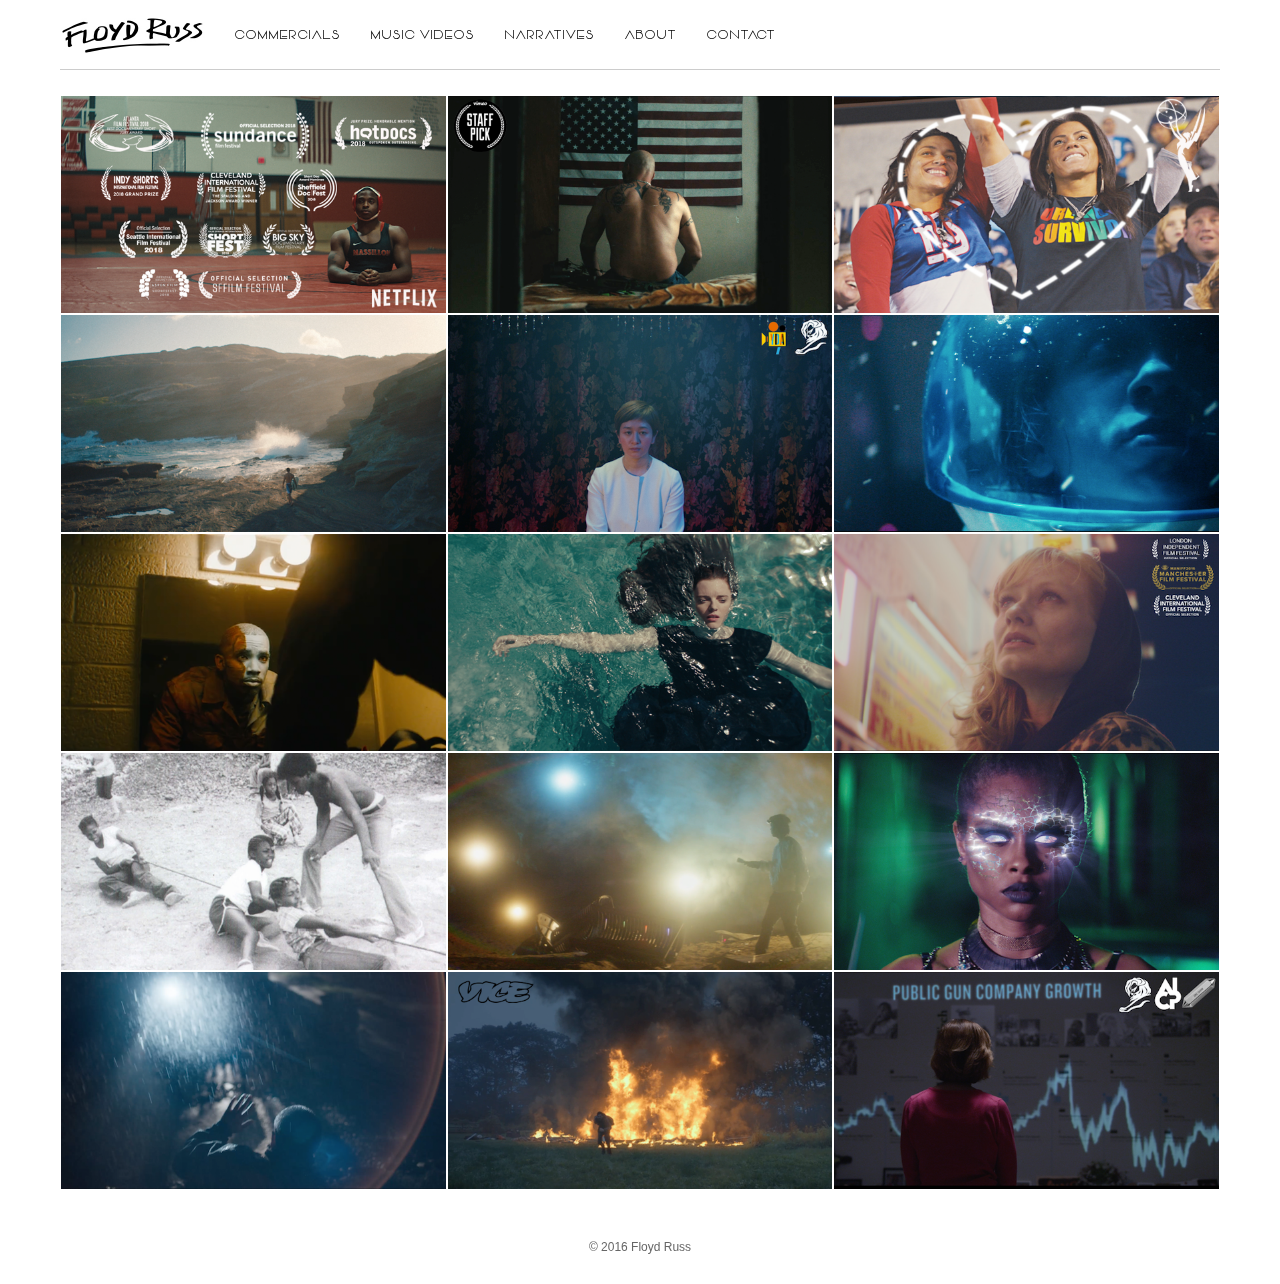
==== index.html @ 789799ca "Update index.html" ====
<!DOCTYPE HTML>
<html xmlns="http://www.w3.org/1999/xhtml">
	<head>
		<title>Floyd Russ</title>
		<meta charset="utf-8" />
		<meta name="viewport" content="width=device-width, initial-scale=1" />
		<link rel="stylesheet" href="assets/css/main.css" />

		<link rel="icon" type="image/png" href="assets/images/favicons/favicon-16x16.ico" sizes="16x16">

		<meta name="msapplication-TileColor" content="#da532c">
		<meta name="msapplication-TileImage" content="images/favicons/mstile-144x144.png">
		<meta name="theme-color" content="#ffffff">

		<!-- Meta tags -->
		<meta name="description" content="Floyd Russ is a commercial, music video and film director based in New York city." />
		<meta itemprop="name" content="Floyd Russ - Director"/>
		<meta itemprop="description" content="Floyd Russ is a commercial, music video and film director based in New York city."/>
		<meta itemprop="image" content="http://www.floydruss.com/assets/images/site-snapshot.png"/>

		<meta property="og:title" content="Floyd Russ - Director" />
		<meta property="og:type" content="article" />
		<meta property="og:url" content="http://www.floydruss.com/" />
		<meta property="og:image" content="http://www.floydruss.com/assets/images/site-snapshot.png" />
		<meta property="og:description" content="Floyd Russ is a commercial, music video and film director based in New York city." />

		<meta name="twitter:card" content="summary" />
		<meta name="twitter:site" content="@twitter" />
		<meta name="twitter:title" content="Floyd Russ - Director" />
		<meta name="twitter:description" content="Floyd Russ is a commercial, music video and film director based in New York city." />
		<meta name="twitter:image" content="http://www.floydruss.com/assets/images/site-snapshot.png" />
		<!-- Meta tags -->
	</head>
	<body>
		<aside id='modal' class="modal hide">
			<div id='modal__overlay' class="modal__overlay"></div>
			<div id='modal__video-container-outer' class="modal__video-container-outer">
				<div id='modal__video-container-inner' class="modal__video-container-inner"></div>
			</div>
		</aside>
		<div class="content">
			<nav class="top-nav">
				<a href="index.html">
					<img class= "site-logo" src="assets/images/floydrusslogo.jpg" alt="" />
				</a>

				<div class="nav-buttons__outer">
					<div class="nav-buttons__inner clearfix">
						<button class="nav-button video-filter filter-button--commercials">
							Commercials
						</button>

						<button class="nav-button video-filter filter-button--music-videos">
							Music Videos
						</button>

						<button class="nav-button video-filter filter-button--narratives">
							Narratives
						</button>

						<a class="nav-button" href="about.html">About</a>

						<a class="nav-button" href="contact.html">Contact</a>
					</div>
				</div>
			</nav>

			<ul class="videos clearfix">
			<li class="video-thumbnail" data-url="https://player.vimeo.com/video/283972652?title=0&byline=0&portrait=0">
					<div class="video-thumbnail__outer">
						<div class="video-thumbnail__inner narrative">
							<div class="video-thumbnail__title">
								<p class="video-thumbnail__title__copy">ZION</p>

								<hr class="video-thumbnail__title__line">

								<p class="video-thumbnail__title__copy"></p>
							</div>

							<img class="video-thumbnail__image" src="assets/images/projects/Website-thumbnails-workind-doc.png" alt="" />
						</div>
					</div>
				</li>
				
				<ul class="videos clearfix">
			<li class="video-thumbnail" data-url="https://player.vimeo.com/video/267180008?title=0&byline=0&portrait=0">
					<div class="video-thumbnail__outer">
						<div class="video-thumbnail__inner narrative">
							<div class="video-thumbnail__title">
								<p class="video-thumbnail__title__copy">The Reasons</p>

								<hr class="video-thumbnail__title__line">

								<p class="video-thumbnail__title__copy"></p>
							</div>

							<img class="video-thumbnail__image" src="assets/images/projects/Tff.png" alt="" />
						</div>
					</div>
				</li>

			<li class="video-thumbnail" data-url="https://player.vimeo.com/video/205455434?title=0&byline=0&portrait=0">
					<div class="video-thumbnail__outer">
						<div class="video-thumbnail__inner commercial">
							<div class="video-thumbnail__title">
								<p class="video-thumbnail__title__copy">Love Has No Labels</p>

								<hr class="video-thumbnail__title__line">

								<p class="video-thumbnail__title__copy">Fans of Love</p>
							</div>

							<img class="video-thumbnail__image" src="assets/images/projects/Love Has No Labels_2.png" alt="" />
						</div>
					</div>
				</li>

				<li class="video-thumbnail" data-url="https://player.vimeo.com/video/242961048?title=0&byline=0&portrait=0">
					<div class="video-thumbnail__outer">
						<div class="video-thumbnail__inner commercial">
							<div class="video-thumbnail__title">
								<p class="video-thumbnail__title__copy">Fitbit</p>

								<hr class="video-thumbnail__title__line">

								<p class="video-thumbnail__title__copy">Kaiwiola</p>
							</div>

							<img class="video-thumbnail__image" src="assets/images/projects/Hawaii_2.png" alt="" />
						</div>
					</div>
				</li>

				<li class="video-thumbnail" data-url="https://player.vimeo.com/video/163566422?title=0&byline=0&portrait=0">
					<div class="video-thumbnail__outer">
						<div class="video-thumbnail__inner commercial">
							<div class="video-thumbnail__title">
								<p class="video-thumbnail__title__copy">SK-II</p>

								<hr class="video-thumbnail__title__line">

								<p class="video-thumbnail__title__copy">Marriage Market</p>
							</div>

							<img class="video-thumbnail__image" src="assets/images/projects/SK2.png" alt="" />
						</div>
					</div>
				</li>

				<li class="video-thumbnail" data-url="https://player.vimeo.com/video/239680576?title=0&byline=0&portrait=0">
					<div class="video-thumbnail__outer">
						<div class="video-thumbnail__inner commercial">
							<div class="video-thumbnail__title">
								<p class="video-thumbnail__title__copy">Boys and Girls Club of America</p>

								<hr class="video-thumbnail__title__line">

								<p class="video-thumbnail__title__copy">What It's About</p>
							</div>

							<img class="video-thumbnail__image" src="assets/images/projects/Bgca2.png" alt="" />
						</div>
					</div>
				</li>

				<li class="video-thumbnail" data-url="https://player.vimeo.com/video/142694567?title=0&byline=0&portrait=0">
					<div class="video-thumbnail__outer">
						<div class="video-thumbnail__inner commercial">
							<div class="video-thumbnail__title">
								<p class="video-thumbnail__title__copy">National Parks Foundation</p>

								<hr class="video-thumbnail__title__line">

								<p class="video-thumbnail__title__copy">You are the Parks</p>
							</div>

							<img class="video-thumbnail__image" src="assets/images/projects/NPF.png" alt="" />
						</div>
					</div>
				</li>

				<li class="video-thumbnail" data-url="https://player.vimeo.com/video/207800558?title=0&byline=0&portrait=0">
					<div class="video-thumbnail__outer">
						<div class="video-thumbnail__inner music-video">
							<div class="video-thumbnail__title">
								<p class="video-thumbnail__title__copy">WDL</p>

								<hr class="video-thumbnail__title__line">

								<p class="video-thumbnail__title__copy">Cashmere</p>
							</div>

							<img class="video-thumbnail__image" src="assets/images/projects/cashmere.png" alt="" />
						</div>
					</div>
				</li>

				<li class="video-thumbnail" data-url="https://player.vimeo.com/video/143696718?title=0&byline=0&portrait=0">
					<div class="video-thumbnail__outer">
						<div class="video-thumbnail__inner music-video">
							<div class="video-thumbnail__title">
								<p class="video-thumbnail__title__copy">Scott McFarnon</p>

								<hr class="video-thumbnail__title__line">

								<p class="video-thumbnail__title__copy">Crazy Heart</p>
							</div>

							<img class="video-thumbnail__image" src="assets/images/projects/Crazy-Heart.png" alt="" />
						</div>
					</div>
				</li>

				<li class="video-thumbnail" data-url="https://player.vimeo.com/video/238518765?title=0&byline=0&portrait=0">
					<div class="video-thumbnail__outer">
						<div class="video-thumbnail__inner commercial">
							<div class="video-thumbnail__title">
								<p class="video-thumbnail__title__copy">Boys and Girls Club of America</p>

								<hr class="video-thumbnail__title__line">

								<p class="video-thumbnail__title__copy">A Promise</p>
							</div>

							<img class="video-thumbnail__image" src="assets/images/projects/Bgca1bw.png" alt="" />
						</div>
					</div>
				</li>

				<li class="video-thumbnail" data-url="https://player.vimeo.com/video/168357490?title=0&byline=0&portrait=0">
					<div class="video-thumbnail__outer">
						<div class="video-thumbnail__inner commercial">
							<div class="video-thumbnail__title">
								<p class="video-thumbnail__title__copy">Gillette</p>

								<hr class="video-thumbnail__title__line">

								<p class="video-thumbnail__title__copy">Rabbit Hole</p>
							</div>

							<img class="video-thumbnail__image" src="assets/images/projects/Gillette.png" alt="" />
						</div>
					</div>
				</li>

				<li class="video-thumbnail" data-url="https://player.vimeo.com/video/174677545?title=0&byline=0&portrait=0">
					<div class="video-thumbnail__outer">
						<div class="video-thumbnail__inner music-video">
							<div class="video-thumbnail__title">
								<p class="video-thumbnail__title__copy">Lil Silva</p>

								<hr class="video-thumbnail__title__line">

								<p class="video-thumbnail__title__copy">Caught Up</p>
							</div>

							<img class="video-thumbnail__image" src="assets/images/projects/Lil_Silva.png" alt="" />
						</div>
					</div>
				</li>

				<li class="video-thumbnail" data-url="https://player.vimeo.com/video/73039921?title=0&byline=0&portrait=0">
					<div class="video-thumbnail__outer">
						<div class="video-thumbnail__inner commercial">
							<div class="video-thumbnail__title">
								<p class="video-thumbnail__title__copy">CSGV</p>

								<hr class="video-thumbnail__title__line">

								<p class="video-thumbnail__title__copy">Stand Up to Stand Your Ground</p>
							</div>

							<img class="video-thumbnail__image" src="assets/images/projects/SYG.png" alt="" />
						</div>
					</div>
				</li>

				<li class="video-thumbnail" data-url="https://player.vimeo.com/video/97365165?title=0&byline=0&portrait=0">
					<div class="video-thumbnail__outer">
						<div class="video-thumbnail__inner narrative">
							<div class="video-thumbnail__title">
								<p class="video-thumbnail__title__copy">A Piece of the Bottom</p>
							</div>

							<img class="video-thumbnail__image" src="assets/images/projects/APOTB.png" alt="" />
						</div>
					</div>
				</li>

				<li class="video-thumbnail" data-url="https://player.vimeo.com/video/97151327?title=0&byline=0&portrait=0">
					<div class="video-thumbnail__outer">
						<div class="video-thumbnail__inner commercial">
							<div class="video-thumbnail__title">
								<p class="video-thumbnail__title__copy">Unload Your 401k</p>

								<hr class="video-thumbnail__title__line">

								<p class="video-thumbnail__title__copy"></p>
							</div>

							<img class="video-thumbnail__image" src="assets/images/projects/Unload.png" alt="" />
						</div>
					</div>
				</li>
			</ul>

			<footer class="footer">© 2016 Floyd Russ</footer>
		</div>

		<!-- Scripts -->
			<script src="assets/js/jquery.min.js"></script>
			<script src="assets/js/skel.min.js"></script>
			<script src="assets/js/main.js"></script>
			<script src="assets/js/bindings.js"></script>
	</body>
</html>
---- assets/css/main.css ----
@import url("font-awesome.min.css");
@import url("animations.css");

@font-face {
  font-family: 'Vonique';
  src: url('../fonts/vonique-64.ttf') format('truetype');
}
@font-face {
  font-family: 'Monterey';
  src: url('../fonts/Monterey.ttf') format('truetype');
}

html,
body,
div,
span,
h1,
h2,
h3,
h4,
h5,
h6,
p,
a,
abbr,
img,
strong,
ol,
ul,
li,
form,
label,
article,
aside,
footer,
header,
nav,
section,
audio,
video,
button {
  background: inherit;
  border: 0;
  color: black;
  display: block;
  font-size: 100%;
  font-family: sans-serif;
  font: inherit;
  list-style: none;
  margin: 0;
  outline: inherit;
  padding: 0;
  text-decoration: none;
  vertical-align: baseline;
}

.clearfix:after {
  content: '';
  clear: both;
  display: block;
}

/*MODAL*/

.modal {
  position: fixed;
  width: 100%;
  z-index: 10;
  transition: opacity 0.8s, height 0s;
  overflow: hidden;
}
.modal.hide {
  opacity: 0;
  height: 0;
  transition: opacity 0.8s, height 0s linear 0.8s;
}
.modal.show {
  opacity: 1;
  height: 100%;
  transition: opacity 0.8s, height 0s;
}

  .modal__overlay {
    background-color: black;
    cursor: pointer;
    height: 100%;
    opacity: 0.9;
    position: absolute;
    left: 0;
    top: 0;
    width: 100%;
  }

  .modal__video-container-outer {
    position: relative;
    top: 50%;
    left: 50%;
    width: 100%;
    max-width: 640px;
    z-index: 2;
    -webkit-transform: translate(-50%, -50%);
    -moz-transform:    translate(-50%, -50%);
    -ms-transform:     translate(-50%, -50%);
    -o-transform:      translate(-50%, -50%);
    transform:         translate(-50%, -50%);
  }

    .modal__video-container-inner {
      position: relative;
      width: 100%;
      padding-top: 56.25%;
    }

      .vimeo-iframe {
        position: absolute;
        height: 100%;
        width: 100%;
        top: 0;
        bottom: 0;
        left: 0;
        right: 0;
      }

/*CONTENT*/

.content {
  padding-left: 60px;
  padding-right: 60px;
  max-width: 1400px;
  margin-left: auto;
  margin-right: auto;
  font-family: sans-serif;
}
@media (max-width: 1000px) {
  .content {
    padding-left: 20px;
    padding-right: 20px;
  }
}
@media (max-width: 700px) {
  .content {
    padding-left: 5px;
    padding-right: 5px;
  }
}


  .top-nav {
    height: 70px;
    padding-left: 160px;
    position: relative;
    border-bottom: 1px solid #ccc;
    margin-bottom: 25px;
  }
  @media (max-width: 700px) {
    .top-nav {
      padding: 0;
      height: auto;
    }
  }

    .site-logo {
      height: 50px;
      position: absolute;
      left: 0;
      top: 50%;
      -webkit-transform: translateY(-50%);
      -moz-transform:    translateY(-50%);
      -ms-transform:     translateY(-50%);
      -o-transform:      translateY(-50%);
      transform:         translateY(-50%);
    }
    @media (max-width: 700px) {
      .site-logo {
        display: block;
        width: 145px;
        left: 0;
        margin-left: auto;
        margin-right: auto;
        position: static;
        margin-bottom: 15px;
        margin-top: 10px;
        -webkit-transform: none;
        -moz-transform:    none;
        -ms-transform:     none;
        -o-transform:      none;
        transform:         none;
      }
    }

    .nav-buttons__outer {
      position: relative;
      height: 100%;
    }
    @media (max-width: 700px) {
      .nav-buttons__outer {
        margin-left: auto;
        margin-right: auto;
        width: 165px;
      }
    }

      .nav-buttons__inner {
        position: relative;
        top: 50%;
        -webkit-transform: translateY(-50%);
        -moz-transform:    translateY(-50%);
        -ms-transform:     translateY(-50%);
        -o-transform:      translateY(-50%);
        transform:         translateY(-50%);
      }
      @media (max-width: 700px) {
        .nav-buttons__inner {
          top: 0;
          -webkit-transform: none;
          -moz-transform:    none;
          -ms-transform:     none;
          -o-transform:      none;
          transform:         none;
        }
      }

        .nav-button {
          cursor: pointer;
          float: left;
          font-family: Vonique;
          font-size: 13px;
          letter-spacing: 1px;
          padding-left: 15px;
          padding-right: 15px;
          text-align: center;
          text-transform: uppercase;
          transition: all 0.5s;

        }
        @media (max-width: 700px) {
          .nav-button{
            padding-bottom: 10px;
            padding-left: 10px;
            padding-right: 10px;
            -webkit-transform: none;
            -moz-transform:    none;
            -ms-transform:     none;
            -o-transform:      none;
            transform:         none;
          }
        }

        .nav-button:hover {
          color: #7d7d7d;
        }

        @media (max-width: 700px) {
          .video-filter {
            display: none;
          }
        }

  .videos {
  }

    .video-thumbnail {
      box-sizing: border-box;
      cursor: pointer;
      float: left;
      overflow: hidden;
      padding-left: 1px;
      padding-top: 1px;
      padding-bottom: 1px;
      padding-right: 1px;
      width: 33.33%;
    }
    @media (max-width: 1000px) {
      .video-thumbnail {
        width: 50%;
      }
    }
    @media (max-width: 700px) {
      .video-thumbnail {
        padding-bottom: 80px;
        padding-left: 5px;
        padding-right: 5px;
      }
    }

    .video-thumbnail__outer {
      overflow: hidden;
    }
    @media (max-width: 700px) {
      .video-thumbnail__outer {
        overflow: visible;
      }
    }

      .video-thumbnail__inner {
        transition: all 0.5s;
        position: relative;
      }

      .video-thumbnail__inner:hover {
        -webkit-transform: scale(1.1);
        -moz-transform:    scale(1.1);
        -ms-transform:     scale(1.1);
        -o-transform:      scale(1.1);
        transform:         scale(1.1);
      }
      @media (max-width: 700px) {
        .video-thumbnail__inner:hover {
          -webkit-transform: none;
          -moz-transform:    none;
          -ms-transform:     none;
          -o-transform:      none;
          transform:         none;
        }
      }

      .video-thumbnail__inner::before {
        height: 100%;
        opacity: 0;
        position: absolute;
        transition: all 0.5s;
        width: 100%;
        content: '';
        display: block;
      }

      .video-thumbnail__title {
        color: black;
        font-size: 12px;
        left: 50%;
        line-height: 14px;
        opacity: 0;
        position: absolute;
        text-align: center;
        text-transform: uppercase;
        top: 50%;
        transition: all 0.5s;
        width: 80%;
        -webkit-transform: translate(-50%, -50%);
        -moz-transform:    translate(-50%, -50%);
        -ms-transform:     translate(-50%, -50%);
        -o-transform:      translate(-50%, -50%);
        transform:         translate(-50%, -50%);
      }
      @media (max-width: 700px) {
        .video-thumbnail__title {
          display: inline-block;
          font-size: 10px;
          opacity: 1;
          bottom: 0;
          width: 100%;
          -webkit-transform: translate(-50%, 115%);
          -moz-transform:    translate(-50%, 115%);
          -ms-transform:     translate(-50%, 115%);
          -o-transform:      translate(-50%, 115%);
          transform:         translate(-50%, 115%);
        }
      }

        .video-thumbnail__title__copy {
          color: black;
          display: block;
          font-family: Monterey, sans-serif;
          font-size: 14px;
          letter-spacing: 0.7px;
        }
          @media (max-width: 700px) {
            .video-thumbnail__title__copy {
              color: black;
              font-size: 12px;
            }
          }

        .video-thumbnail__title__line {
          border-color: black;
          border-bottom: none;
          width: 40px;
        }

      /*Darkens other video thumbnails*/
      .commercials .video-thumbnail__inner:before,
      .music-videos .video-thumbnail__inner:before,
      .narratives .video-thumbnail__inner:before {
        background-color: black;
        opacity: 0.4;
      }

      .video-thumbnail__inner:hover.video-thumbnail__inner::before {
        background-color: white;
        opacity: 0.4;
      }
      @media (max-width: 700px) {
        .video-thumbnail__inner:hover.video-thumbnail__inner::before {
          opacity: 0;
        }
      }

      .commercials .commercial::before,
      .music-videos .music-video::before,
      .narratives .narrative::before {
        background-color: white;
        opacity: 0.3;
      }
      .video-thumbnail__inner:hover .video-thumbnail__title,
      .commercials .commercial .video-thumbnail__title,
      .music-videos .music-video .video-thumbnail__title,
      .narratives .narrative .video-thumbnail__title {
        opacity: 1;
      }

        .video-thumbnail__image {
          width: 100%;
        }

  .footer {
    color: #666;
    font-size: 12px;
    margin-top: 50px;
    margin-bottom: 30px;
    text-align: center;
  }



/*ABOUT*/

.bio {
  margin-top: 50px;
  margin-bottom: 5px;
  max-width: 800px;
  margin-left: auto;
  margin-right: auto;
}
@media (max-width: 700px) {
  .bio {
    margin-top: 10px;
  }
}

  .bio__image {
    float: left;
    width: 43%;
    padding-right: 30px;
  }

  .bio__copy {
    float: left;
    width: 50%;
  }
  @media (max-width: 700px) {
    .bio__image {
      float: none;
      margin-bottom: 10px;
      margin-left: auto;
      margin-right: auto;
      padding-right: 0;
      width: 80%;
    }
    .bio__copy {
      float: none;
      margin-left: auto;
      margin-right: auto;
      width: 90%;
      text-align: justify;
    }
  }

    .bio__copy__paragraph {
      margin-bottom: 20px;
      font-size: 12px;
      line-height: 16px;
    }

.awards {
  text-align: center;
}
@media (max-width: 700px) {
  .awards {
    margin-left: auto;
    margin-right: auto;
    width: 90%;
  }
}

  .awards__title {
    font-size: 16px;
    margin-bottom: 10px;
    text-decoration: underline;
  }

  .award {
    font-size: 12px;
    line-height: 16px;
    margin-bottom: 5px;
  }
  @media (max-width: 700px) {
    .award {
      margin-bottom: 10px;
    }
  }



  /*CONTACT*/

  .contact {
    position: relative;
    margin-left: auto;
    margin-right: auto;
  }

    .contact__image {
      float: left;
      width: 50%;
      padding-right: 50px;
    }

    .contact__info {
      max-width: 300px;
      margin-left: auto;
      margin-right: auto;
      margin-top: 30px;
      text-align: center;
      position: relative;
      min-height: 600px;
    }
    @media (max-width: 700px) {
      .contact__info {
        min-height: 400px;
      }
    }

      .contact__info__tool-of-na {
      }

        .contact__info__tool-of-na__title,
        .contact__info__direct__title {
          font-size: 14px;
          margin-bottom: 5px;
          text-transform: uppercase;
        }

        .contact__info__tool-of-na__logo {
          margin-bottom: 10px;
          width: 100px;
          margin-left: auto;
          margin-right: auto;
        }

        .contact__info__tool-of-na__email,
        .contact__info__direct__email {
          font-size: 13px;
          line-height: 16px;
          color: #666;
        }

        .contact__info__tool-of-na__phone {
          font-size: 13px;
          line-height: 16px;
        }

      .contact__info__divider {
        margin-top: 30px;
        margin-bottom: 30px;
      }
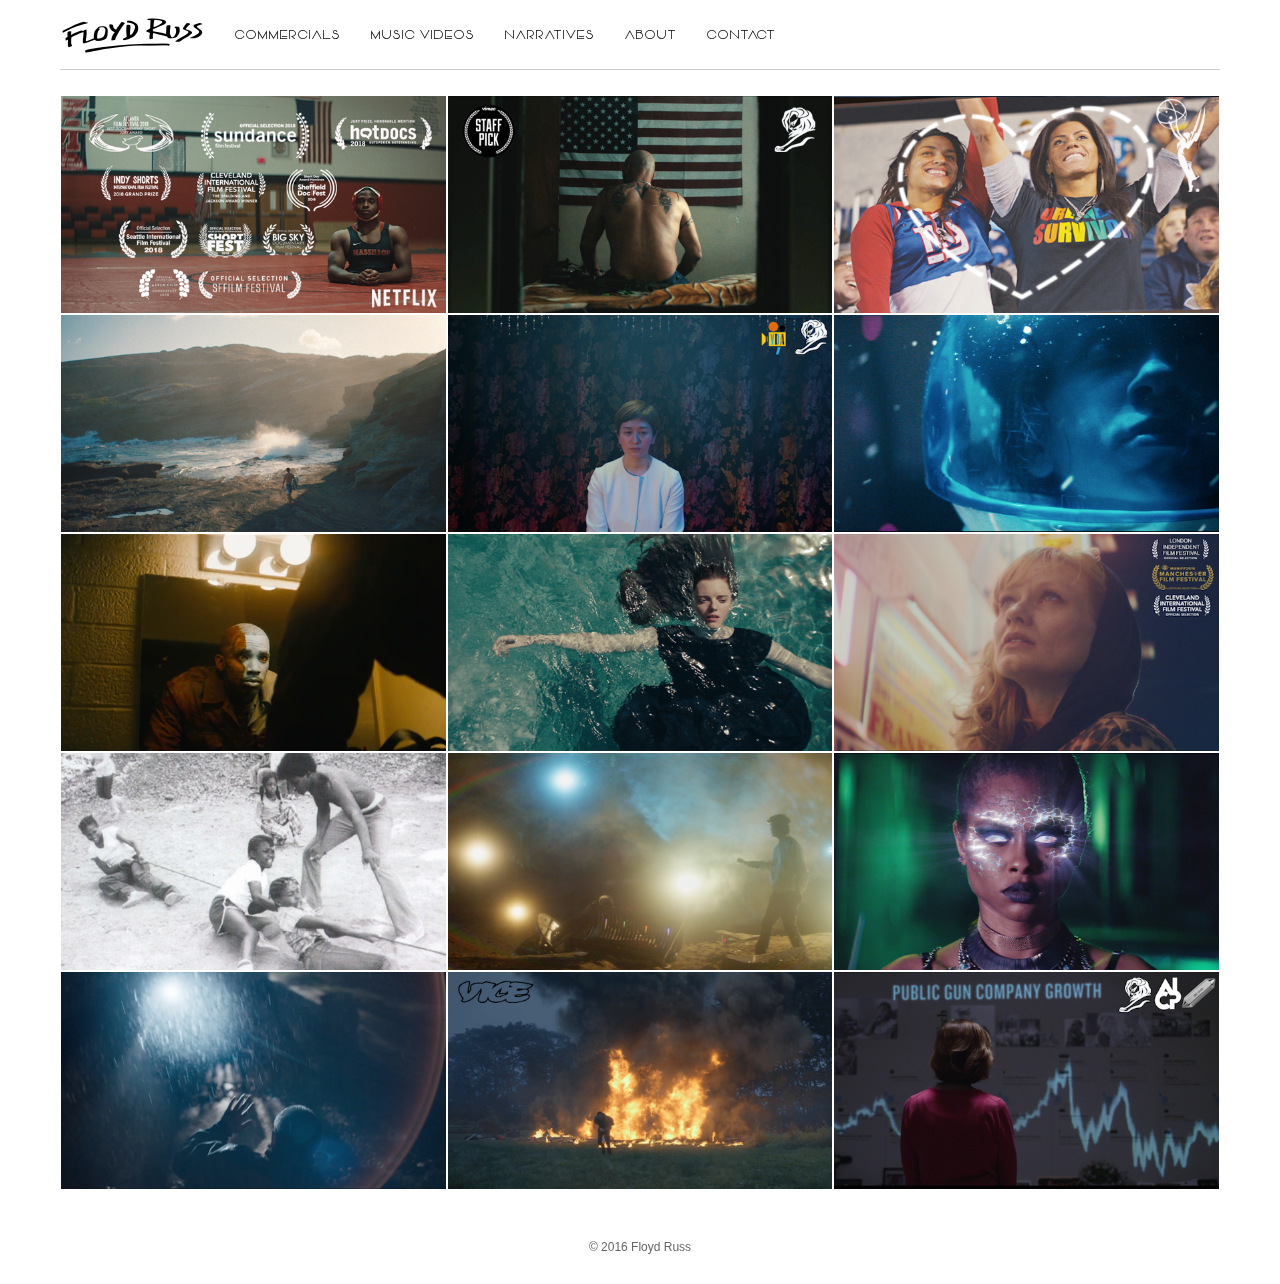
==== commit 1c124848: "Update index.html" ====
--- a/index.html
+++ b/index.html
@@ -94,7 +94,7 @@
 								<p class="video-thumbnail__title__copy"></p>
 							</div>
 
-							<img class="video-thumbnail__image" src="assets/images/projects/Tff.png" alt="" />
+							<img class="video-thumbnail__image" src="assets/images/projects/Tff_2.png" alt="" />
 						</div>
 					</div>
 				</li>
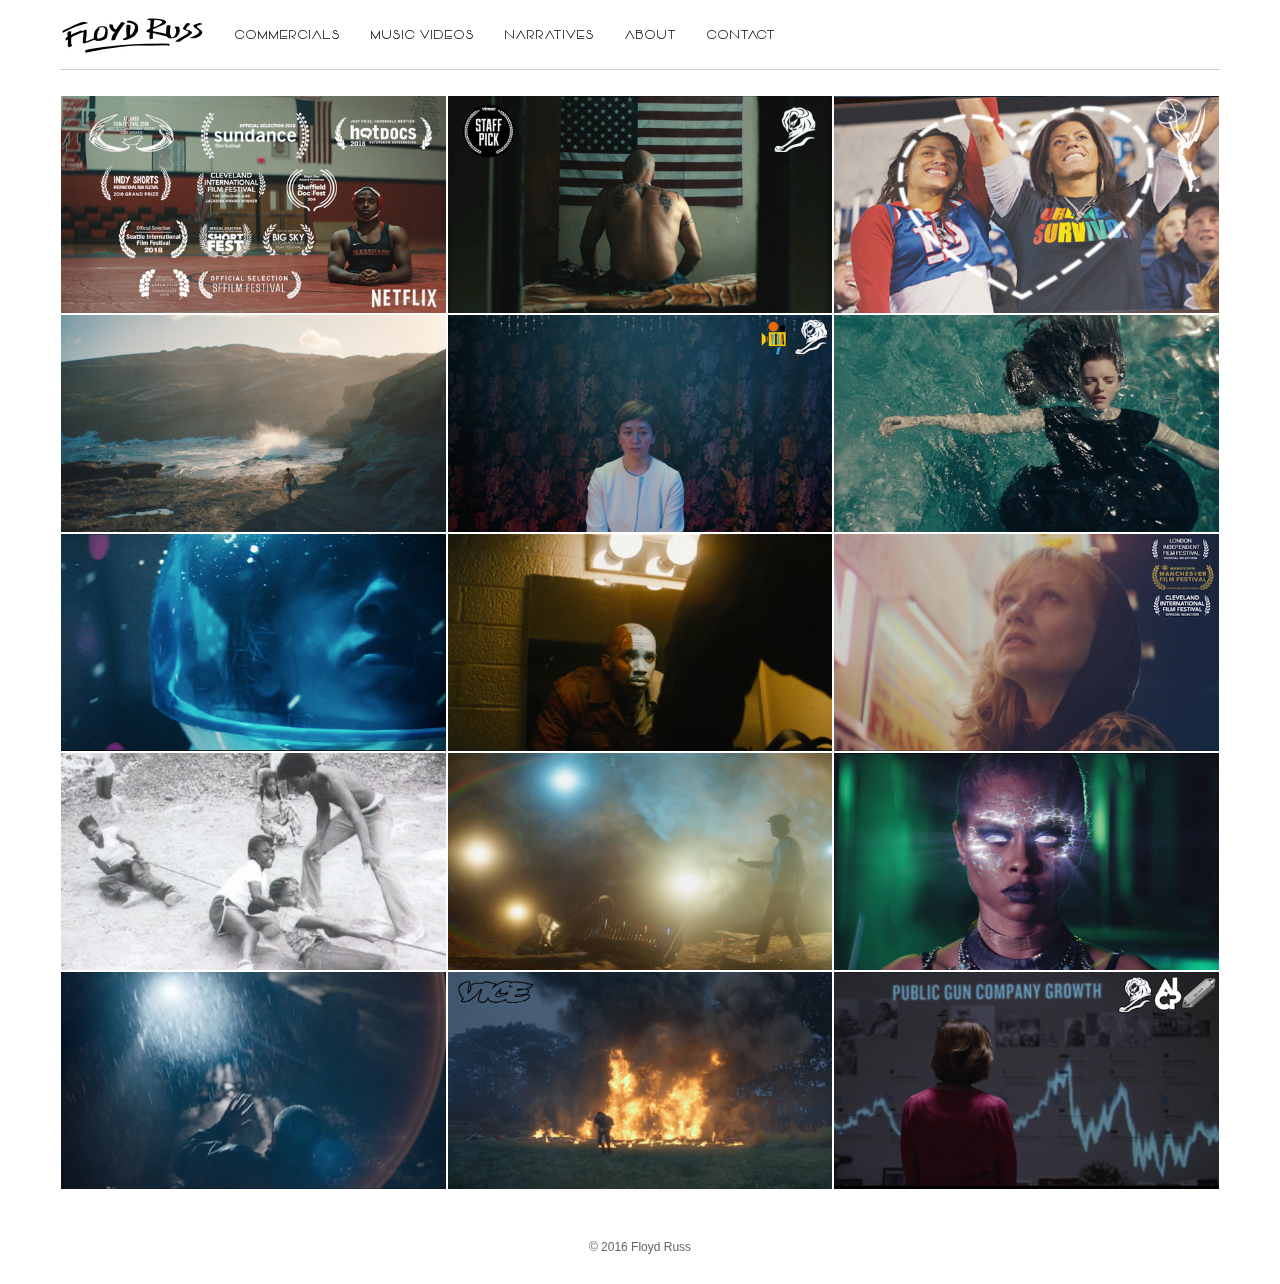
==== commit e0f5ce57: "Update index.html" ====
--- a/index.html
+++ b/index.html
@@ -146,6 +146,22 @@
 						</div>
 					</div>
 				</li>
+				
+				<li class="video-thumbnail" data-url="https://player.vimeo.com/video/207800558?title=0&byline=0&portrait=0">
+					<div class="video-thumbnail__outer">
+						<div class="video-thumbnail__inner music-video">
+							<div class="video-thumbnail__title">
+								<p class="video-thumbnail__title__copy">WDL</p>
+
+								<hr class="video-thumbnail__title__line">
+
+								<p class="video-thumbnail__title__copy">Cashmere</p>
+							</div>
+
+							<img class="video-thumbnail__image" src="assets/images/projects/cashmere.png" alt="" />
+						</div>
+					</div>
+				</li>
 
 				<li class="video-thumbnail" data-url="https://player.vimeo.com/video/239680576?title=0&byline=0&portrait=0">
 					<div class="video-thumbnail__outer">
@@ -175,22 +191,6 @@
 							</div>
 
 							<img class="video-thumbnail__image" src="assets/images/projects/NPF.png" alt="" />
-						</div>
-					</div>
-				</li>
-
-				<li class="video-thumbnail" data-url="https://player.vimeo.com/video/207800558?title=0&byline=0&portrait=0">
-					<div class="video-thumbnail__outer">
-						<div class="video-thumbnail__inner music-video">
-							<div class="video-thumbnail__title">
-								<p class="video-thumbnail__title__copy">WDL</p>
-
-								<hr class="video-thumbnail__title__line">
-
-								<p class="video-thumbnail__title__copy">Cashmere</p>
-							</div>
-
-							<img class="video-thumbnail__image" src="assets/images/projects/cashmere.png" alt="" />
 						</div>
 					</div>
 				</li>
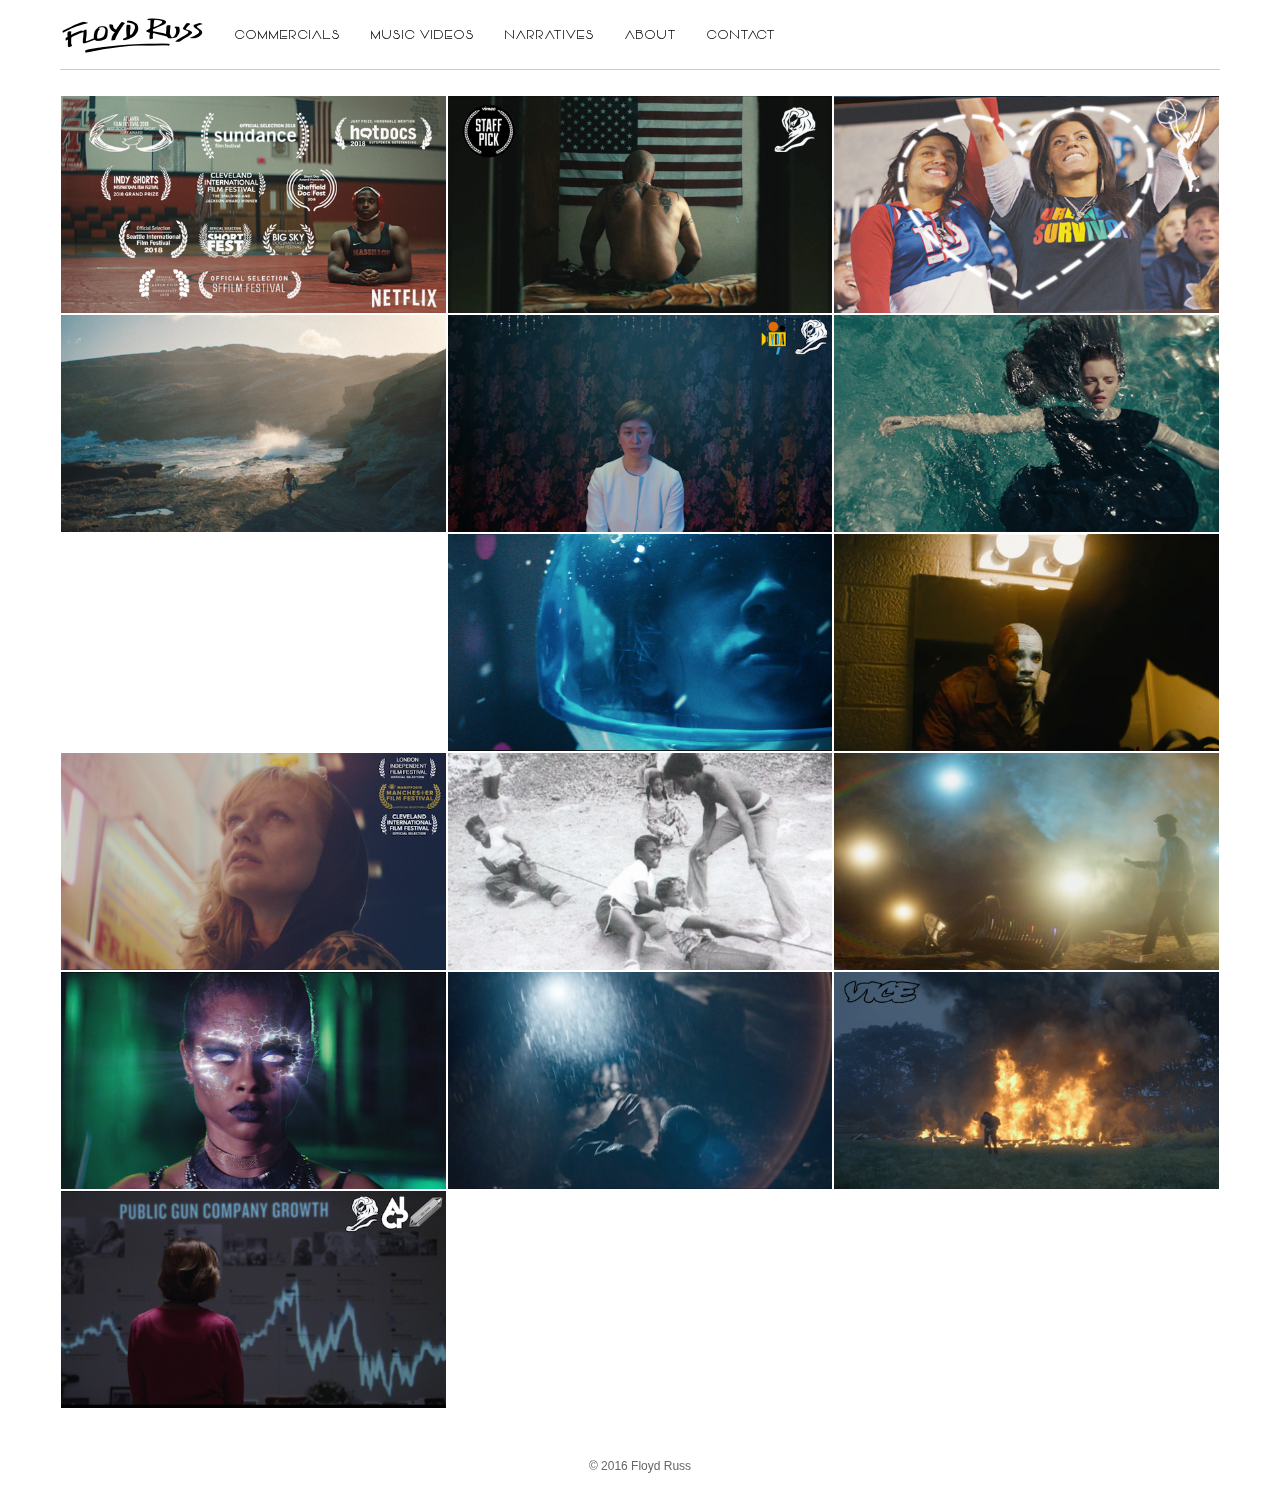
==== commit f7129dc9: "Update index.html" ====
--- a/index.html
+++ b/index.html
@@ -162,6 +162,22 @@
 						</div>
 					</div>
 				</li>
+					
+				<li class="video-thumbnail" data-url="https://player.vimeo.com/video/283507612?title=0&byline=0&portrait=0">
+					<div class="video-thumbnail__outer">
+						<div class="video-thumbnail__inner commercial">
+							<div class="video-thumbnail__title">
+								<p class="video-thumbnail__title__copy">EVA Air</p>
+
+								<hr class="video-thumbnail__title__line">
+
+								<p class="video-thumbnail__title__copy">Creativity is in the Air</p>
+							</div>
+
+							<img class="video-thumbnail__image" src="assets/images/projects/EVA_1.png" alt="" />
+						</div>
+					</div>
+				</li>
 
 				<li class="video-thumbnail" data-url="https://player.vimeo.com/video/239680576?title=0&byline=0&portrait=0">
 					<div class="video-thumbnail__outer">
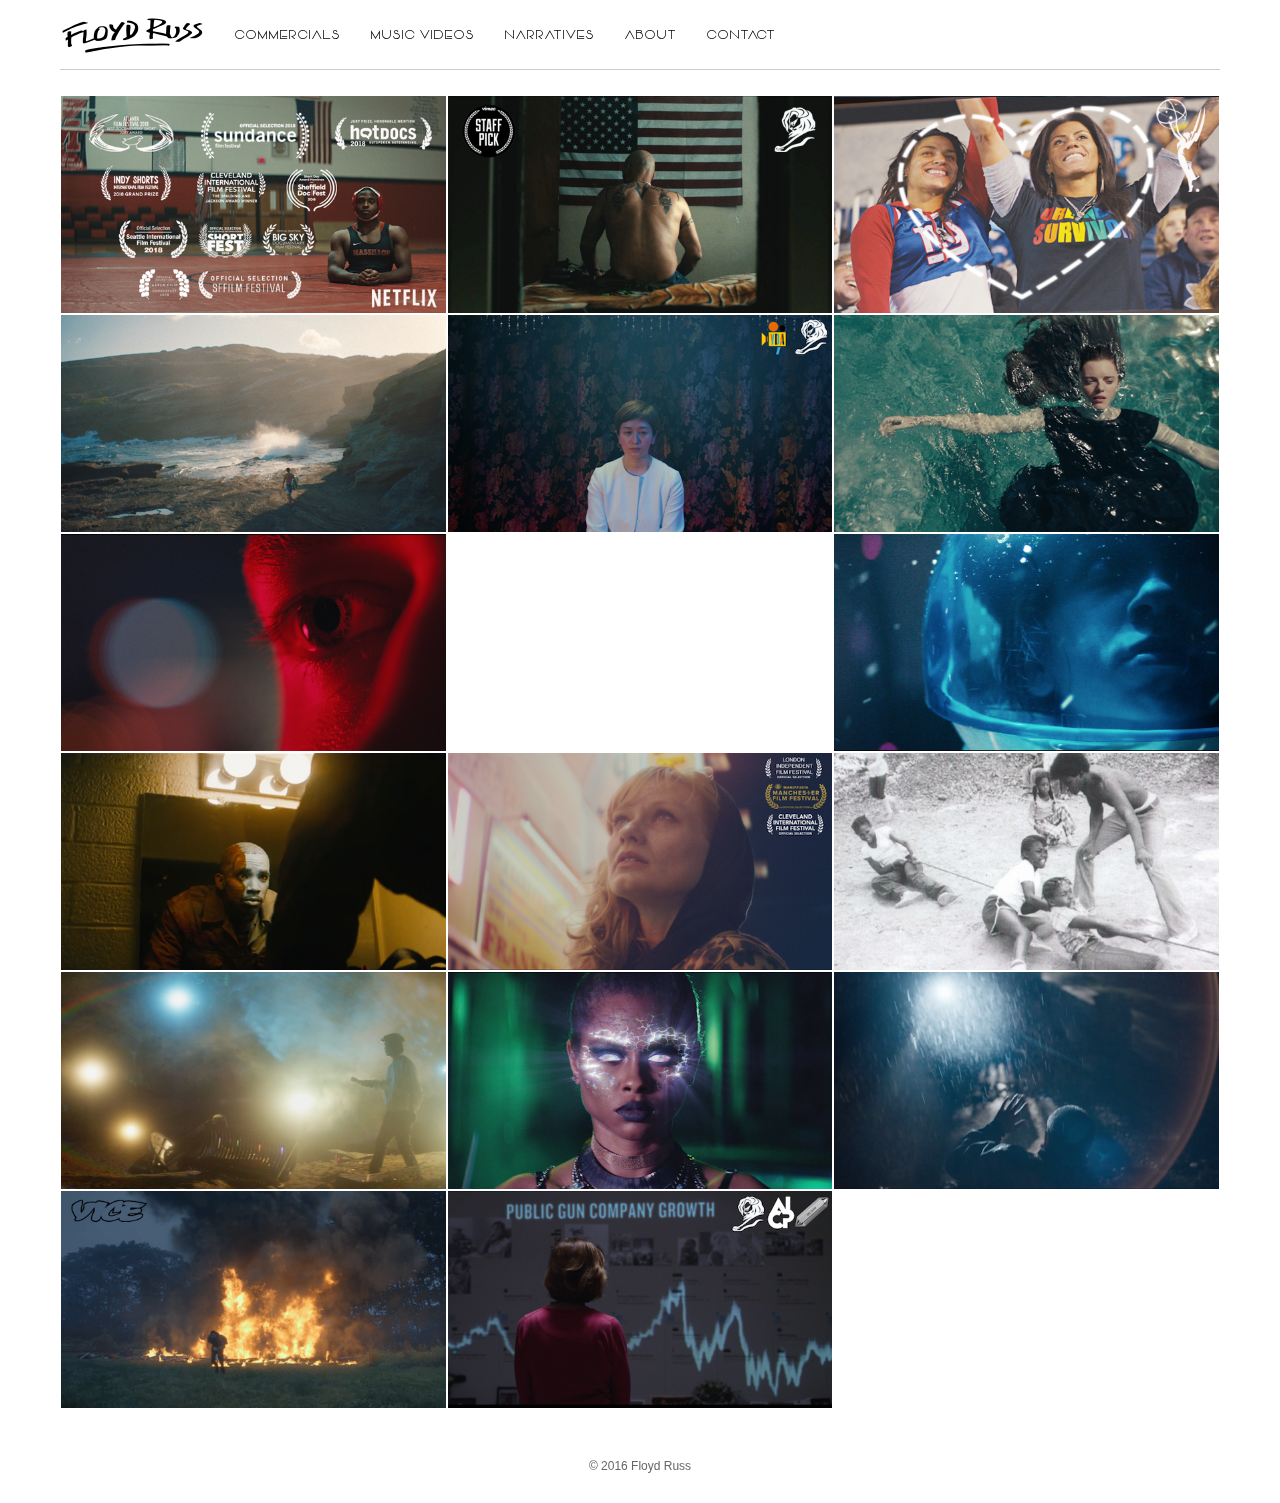
==== commit 70b83866: "Update index.html" ====
--- a/index.html
+++ b/index.html
@@ -178,6 +178,22 @@
 						</div>
 					</div>
 				</li>
+					
+				<li class="video-thumbnail" data-url="https://player.vimeo.com/video/274555485?title=0&byline=0&portrait=0">
+					<div class="video-thumbnail__outer">
+						<div class="video-thumbnail__inner commercial">
+							<div class="video-thumbnail__title">
+								<p class="video-thumbnail__title__copy">Verizona</p>
+
+								<hr class="video-thumbnail__title__line">
+
+								<p class="video-thumbnail__title__copy">Never Far</p>
+							</div>
+
+							<img class="video-thumbnail__image" src="assets/images/projects/Verizon.png" alt="" />
+						</div>
+					</div>
+				</li>
 
 				<li class="video-thumbnail" data-url="https://player.vimeo.com/video/239680576?title=0&byline=0&portrait=0">
 					<div class="video-thumbnail__outer">
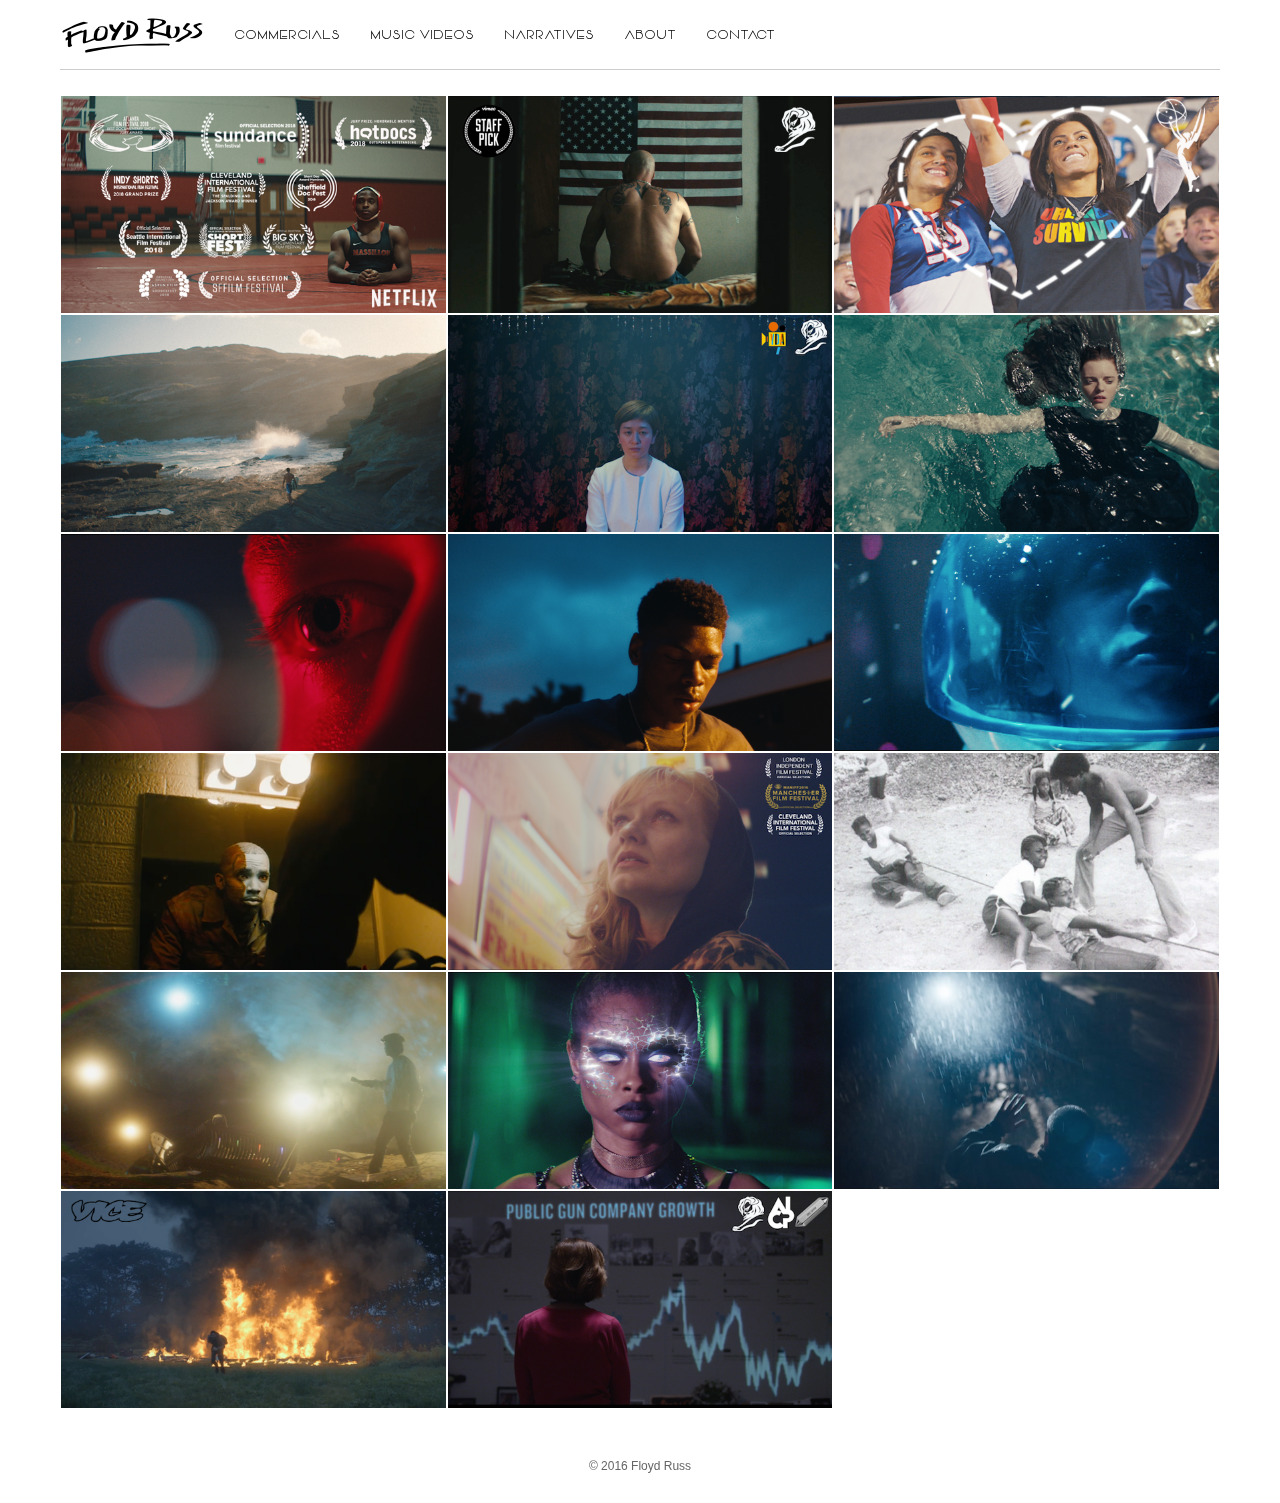
==== commit 3af3932e: "Update index.html" ====
--- a/index.html
+++ b/index.html
@@ -190,7 +190,7 @@
 								<p class="video-thumbnail__title__copy">Never Far</p>
 							</div>
 
-							<img class="video-thumbnail__image" src="assets/images/projects/Verizon.png" alt="" />
+							<img class="video-thumbnail__image" src="assets/images/projects/Verizon_1.png" alt="" />
 						</div>
 					</div>
 				</li>
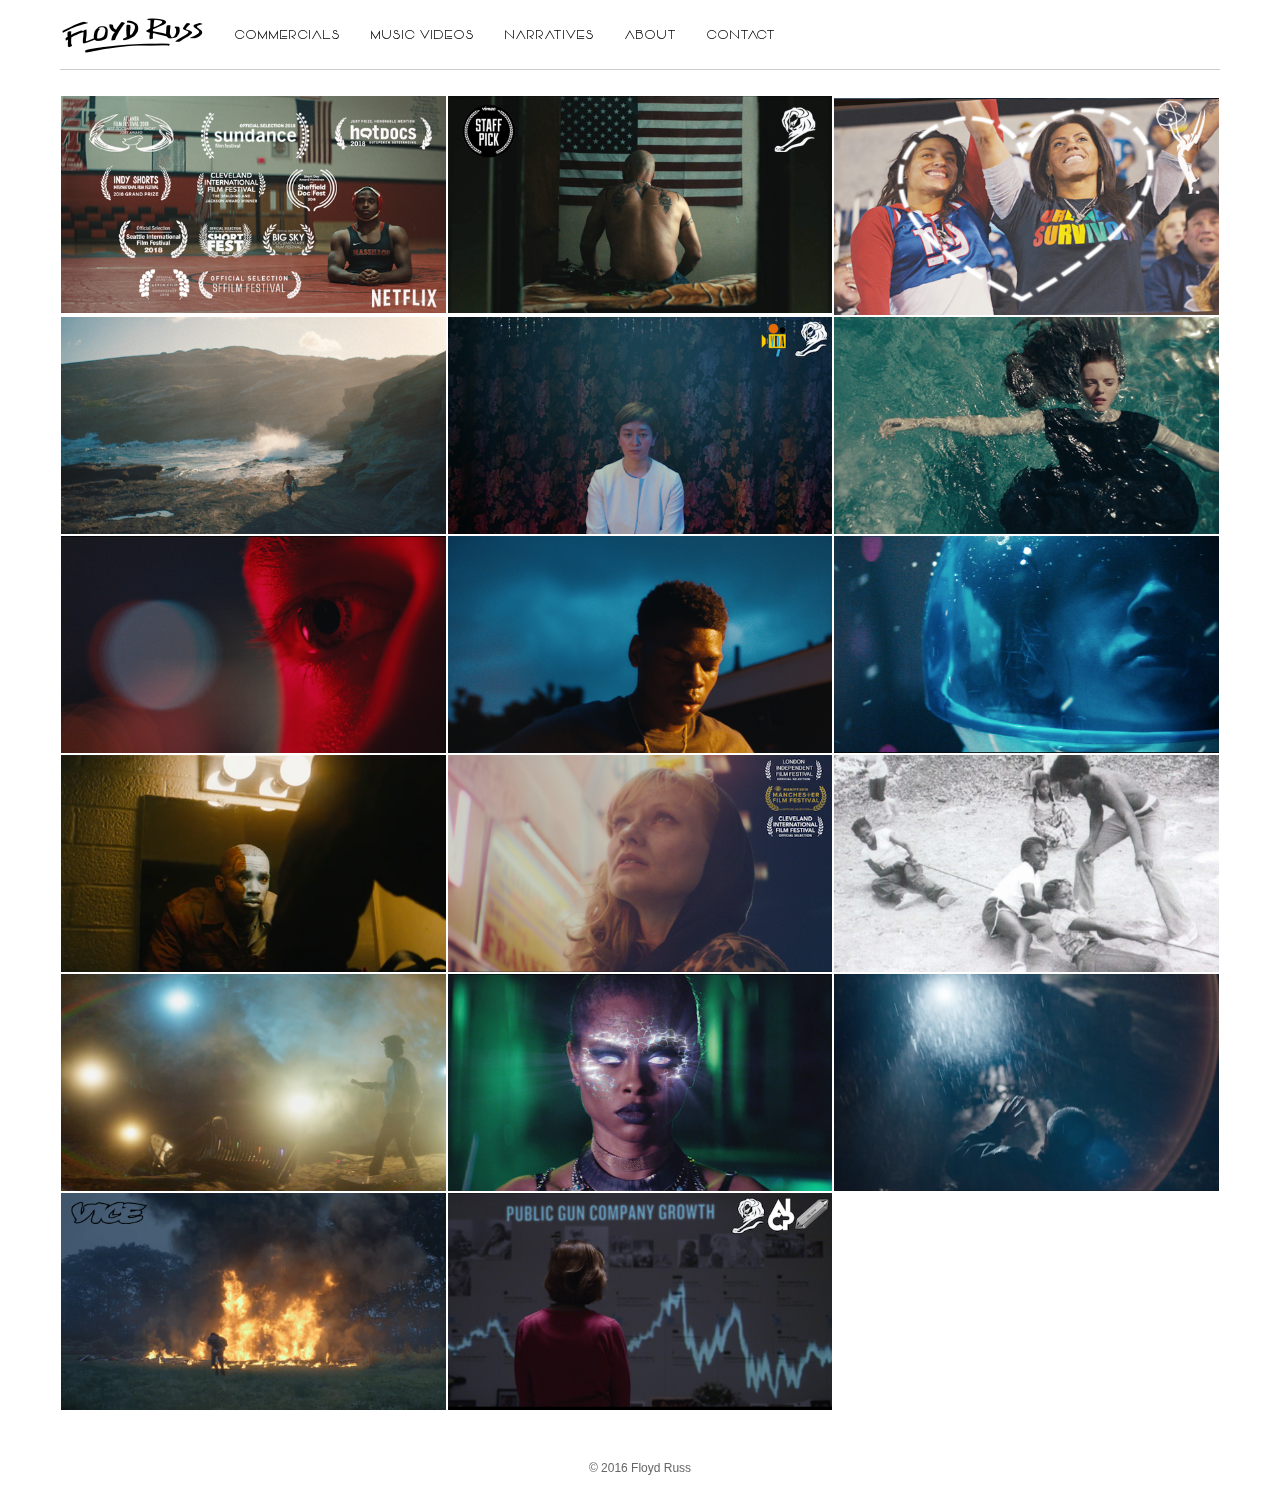
==== commit 4dcc7849: "Update index.html" ====
--- a/index.html
+++ b/index.html
@@ -97,7 +97,23 @@
 							<img class="video-thumbnail__image" src="assets/images/projects/Tff_2.png" alt="" />
 						</div>
 					</div>
-				</li>
+				</li>	
+					
+			<li class="video-thumbnail" data-url="https://player.vimeo.com/video/290821818?title=0&byline=0&portrait=0">
+					<div class="video-thumbnail__outer">
+						<div class="video-thumbnail__inner commercial">
+							<div class="video-thumbnail__title">
+								<p class="video-thumbnail__title__copy">Gillette</p>
+
+								<hr class="video-thumbnail__title__line">
+
+								<p class="video-thumbnail__title__copy">Nothing Comes Easy</p>
+							</div>
+
+							<img class="video-thumbnail__image" src="assets/images/projects/gillette_1.png" alt="" />
+						</div>
+					</div>
+				</li>	
 
 			<li class="video-thumbnail" data-url="https://player.vimeo.com/video/205455434?title=0&byline=0&portrait=0">
 					<div class="video-thumbnail__outer">
@@ -183,7 +199,7 @@
 					<div class="video-thumbnail__outer">
 						<div class="video-thumbnail__inner commercial">
 							<div class="video-thumbnail__title">
-								<p class="video-thumbnail__title__copy">Verizona</p>
+								<p class="video-thumbnail__title__copy">Verizon</p>
 
 								<hr class="video-thumbnail__title__line">
 
